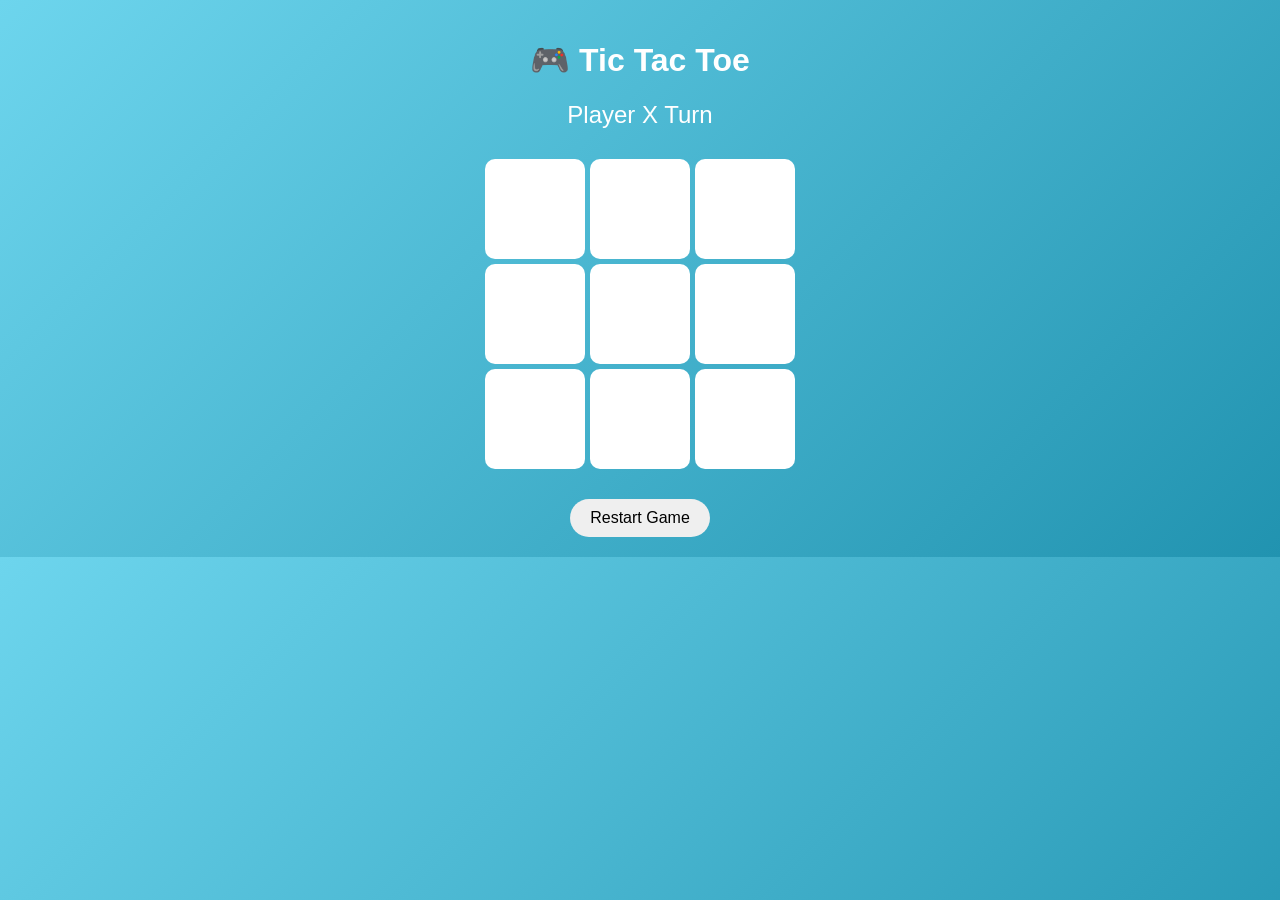
==== index.html @ 05e0c0b6 "Add files via upload" ====
<!DOCTYPE html>
<html lang="en">
<head>
<meta charset="UTF-8">
<meta name="viewport" content="width=device-width, initial-scale=1.0">
<title>Tic Tac Toe</title>

<style>
body{
    font-family: Arial, sans-serif;
    text-align:center;
    background:linear-gradient(135deg,#6dd5ed,#2193b0);
    margin:0;
    padding:20px;
}

h1{
    color:white;
}

#board{
    display:grid;
    grid-template-columns:repeat(3,100px);
    gap:5px;
    justify-content:center;
    margin:30px auto;
}

.cell{
    width:100px;
    height:100px;
    background:white;
    border-radius:10px;
    font-size:40px;
    display:flex;
    align-items:center;
    justify-content:center;
    cursor:pointer;
    font-weight:bold;
}

.cell:hover{
    transform:scale(1.05);
}

#status{
    color:white;
    font-size:24px;
}

button{
    padding:10px 20px;
    border:none;
    border-radius:20px;
    font-size:16px;
    cursor:pointer;
}
</style>
</head>

<body>

<h1>🎮 Tic Tac Toe</h1>

<div id="status">Player X Turn</div>

<div id="board">
<div class="cell" data-index="0"></div>
<div class="cell" data-index="1"></div>
<div class="cell" data-index="2"></div>
<div class="cell" data-index="3"></div>
<div class="cell" data-index="4"></div>
<div class="cell" data-index="5"></div>
<div class="cell" data-index="6"></div>
<div class="cell" data-index="7"></div>
<div class="cell" data-index="8"></div>
</div>

<button onclick="restartGame()">Restart Game</button>

<script>

let board=["","","","","","","","",""];
let currentPlayer="X";
let gameActive=true;

const status=document.getElementById("status");
const cells=document.querySelectorAll(".cell");

const winPatterns=[
[0,1,2],
[3,4,5],
[6,7,8],
[0,3,6],
[1,4,7],
[2,5,8],
[0,4,8],
[2,4,6]
];

cells.forEach(cell=>{
    cell.addEventListener("click",cellClick);
});

function cellClick(){
    let index=this.dataset.index;

    if(board[index]!=="" || !gameActive){
        return;
    }

    board[index]=currentPlayer;
    this.innerText=currentPlayer;

    checkWinner();

    currentPlayer=currentPlayer==="X" ? "O":"X";

    if(gameActive){
        status.innerText=`Player ${currentPlayer} Turn`;
    }
}

function checkWinner(){

    for(let pattern of winPatterns){

        let [a,b,c]=pattern;

        if(
        board[a] &&
        board[a]===board[b] &&
        board[a]===board[c]
        ){
            status.innerText=`🎉 Player ${currentPlayer} Wins!`;
            gameActive=false;
            return;
        }
    }

    if(!board.includes("")){
        status.innerText="🤝 Match Draw!";
        gameActive=false;
    }
}

function restartGame(){

board=["","","","","","","","",""];
currentPlayer="X";
gameActive=true;

status.innerText="Player X Turn";

cells.forEach(cell=>{
cell.innerText="";
});

}

</script>

</body>
</html>
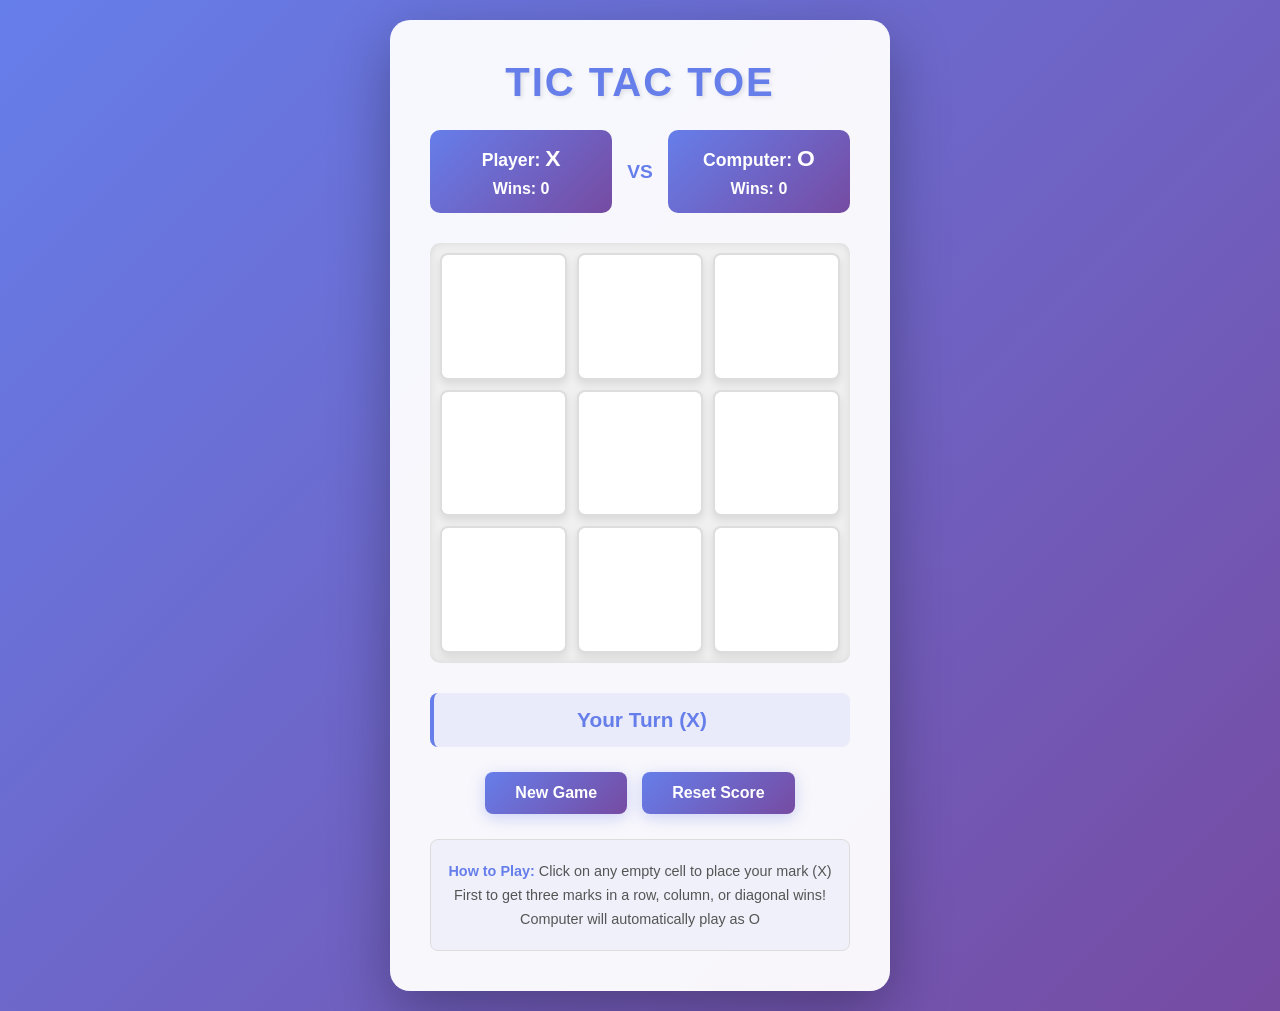
==== commit a5ca63f9: "Add Tic Tac Toe game" ====
--- a/index.html
+++ b/index.html
@@ -1,164 +1,52 @@
 <!DOCTYPE html>
 <html lang="en">
 <head>
-<meta charset="UTF-8">
-<meta name="viewport" content="width=device-width, initial-scale=1.0">
-<title>Tic Tac Toe</title>
+    <meta charset="UTF-8">
+    <meta name="viewport" content="width=device-width, initial-scale=1.0">
+    <title>Tic Tac Toe</title>
+    <link rel="stylesheet" href="style.css">
+</head>
+<body>
+    <div class="container">
+        <h1>TIC TAC TOE</h1>
+        <div class="game-info">
+            <div class="player-info">
+                <h2>Player: <span id="playerSymbol">X</span></h2>
+                <p>Wins: <span id="playerWins">0</span></p>
+            </div>
+            <div class="vs">VS</div>
+            <div class="computer-info">
+                <h2>Computer: <span id="computerSymbol">O</span></h2>
+                <p>Wins: <span id="computerWins">0</span></p>
+            </div>
+        </div>
 
-<style>
-body{
-    font-family: Arial, sans-serif;
-    text-align:center;
-    background:linear-gradient(135deg,#6dd5ed,#2193b0);
-    margin:0;
-    padding:20px;
-}
+        <div class="game-board" id="gameBoard">
+            <div class="cell" data-index="0"></div>
+            <div class="cell" data-index="1"></div>
+            <div class="cell" data-index="2"></div>
+            <div class="cell" data-index="3"></div>
+            <div class="cell" data-index="4"></div>
+            <div class="cell" data-index="5"></div>
+            <div class="cell" data-index="6"></div>
+            <div class="cell" data-index="7"></div>
+            <div class="cell" data-index="8"></div>
+        </div>
 
-h1{
-    color:white;
-}
+        <div class="game-status" id="gameStatus">Your Turn (X)</div>
 
-#board{
-    display:grid;
-    grid-template-columns:repeat(3,100px);
-    gap:5px;
-    justify-content:center;
-    margin:30px auto;
-}
+        <div class="buttons">
+            <button id="newGameBtn" class="btn">New Game</button>
+            <button id="resetScoreBtn" class="btn">Reset Score</button>
+        </div>
 
-.cell{
-    width:100px;
-    height:100px;
-    background:white;
-    border-radius:10px;
-    font-size:40px;
-    display:flex;
-    align-items:center;
-    justify-content:center;
-    cursor:pointer;
-    font-weight:bold;
-}
+        <div class="instructions">
+            <p><strong>How to Play:</strong> Click on any empty cell to place your mark (X)</p>
+            <p>First to get three marks in a row, column, or diagonal wins!</p>
+            <p>Computer will automatically play as O</p>
+        </div>
+    </div>
 
-.cell:hover{
-    transform:scale(1.05);
-}
-
-#status{
-    color:white;
-    font-size:24px;
-}
-
-button{
-    padding:10px 20px;
-    border:none;
-    border-radius:20px;
-    font-size:16px;
-    cursor:pointer;
-}
-</style>
-</head>
-
-<body>
-
-<h1>🎮 Tic Tac Toe</h1>
-
-<div id="status">Player X Turn</div>
-
-<div id="board">
-<div class="cell" data-index="0"></div>
-<div class="cell" data-index="1"></div>
-<div class="cell" data-index="2"></div>
-<div class="cell" data-index="3"></div>
-<div class="cell" data-index="4"></div>
-<div class="cell" data-index="5"></div>
-<div class="cell" data-index="6"></div>
-<div class="cell" data-index="7"></div>
-<div class="cell" data-index="8"></div>
-</div>
-
-<button onclick="restartGame()">Restart Game</button>
-
-<script>
-
-let board=["","","","","","","","",""];
-let currentPlayer="X";
-let gameActive=true;
-
-const status=document.getElementById("status");
-const cells=document.querySelectorAll(".cell");
-
-const winPatterns=[
-[0,1,2],
-[3,4,5],
-[6,7,8],
-[0,3,6],
-[1,4,7],
-[2,5,8],
-[0,4,8],
-[2,4,6]
-];
-
-cells.forEach(cell=>{
-    cell.addEventListener("click",cellClick);
-});
-
-function cellClick(){
-    let index=this.dataset.index;
-
-    if(board[index]!=="" || !gameActive){
-        return;
-    }
-
-    board[index]=currentPlayer;
-    this.innerText=currentPlayer;
-
-    checkWinner();
-
-    currentPlayer=currentPlayer==="X" ? "O":"X";
-
-    if(gameActive){
-        status.innerText=`Player ${currentPlayer} Turn`;
-    }
-}
-
-function checkWinner(){
-
-    for(let pattern of winPatterns){
-
-        let [a,b,c]=pattern;
-
-        if(
-        board[a] &&
-        board[a]===board[b] &&
-        board[a]===board[c]
-        ){
-            status.innerText=`🎉 Player ${currentPlayer} Wins!`;
-            gameActive=false;
-            return;
-        }
-    }
-
-    if(!board.includes("")){
-        status.innerText="🤝 Match Draw!";
-        gameActive=false;
-    }
-}
-
-function restartGame(){
-
-board=["","","","","","","","",""];
-currentPlayer="X";
-gameActive=true;
-
-status.innerText="Player X Turn";
-
-cells.forEach(cell=>{
-cell.innerText="";
-});
-
-}
-
-</script>
-
+    <script src="script.js"></script>
 </body>
 </html>
--- a/style.css
+++ b/style.css
@@ -0,0 +1,266 @@
+* {
+    margin: 0;
+    padding: 0;
+    box-sizing: border-box;
+}
+
+body {
+    font-family: 'Arial', sans-serif;
+    background: linear-gradient(135deg, #667eea 0%, #764ba2 100%);
+    display: flex;
+    justify-content: center;
+    align-items: center;
+    min-height: 100vh;
+    padding: 20px;
+}
+
+.container {
+    text-align: center;
+    background: rgba(255, 255, 255, 0.95);
+    padding: 40px;
+    border-radius: 20px;
+    box-shadow: 0 20px 60px rgba(0, 0, 0, 0.3);
+    max-width: 500px;
+    width: 100%;
+}
+
+h1 {
+    color: #667eea;
+    font-size: 2.5em;
+    margin-bottom: 25px;
+    text-shadow: 2px 2px 4px rgba(0, 0, 0, 0.1);
+    letter-spacing: 2px;
+}
+
+.game-info {
+    display: flex;
+    justify-content: space-around;
+    align-items: center;
+    margin-bottom: 30px;
+    gap: 15px;
+}
+
+.player-info,
+.computer-info {
+    flex: 1;
+    background: linear-gradient(135deg, #667eea 0%, #764ba2 100%);
+    padding: 15px;
+    border-radius: 10px;
+    color: white;
+}
+
+.player-info h2,
+.computer-info h2 {
+    font-size: 1.1em;
+    margin-bottom: 8px;
+}
+
+.player-info p,
+.computer-info p {
+    font-size: 1em;
+    font-weight: bold;
+}
+
+#playerSymbol,
+#computerSymbol {
+    font-size: 1.3em;
+    font-weight: bold;
+}
+
+.vs {
+    color: #667eea;
+    font-size: 1.2em;
+    font-weight: bold;
+    flex: 0 0 auto;
+}
+
+.game-board {
+    display: grid;
+    grid-template-columns: repeat(3, 1fr);
+    gap: 10px;
+    margin: 30px 0;
+    background: #f0f0f0;
+    padding: 10px;
+    border-radius: 10px;
+    box-shadow: inset 0 0 10px rgba(0, 0, 0, 0.1);
+}
+
+.cell {
+    width: 100%;
+    aspect-ratio: 1;
+    background: white;
+    border: 2px solid #ddd;
+    border-radius: 8px;
+    font-size: 2.5em;
+    font-weight: bold;
+    cursor: pointer;
+    display: flex;
+    align-items: center;
+    justify-content: center;
+    transition: all 0.3s ease;
+    box-shadow: 0 4px 8px rgba(0, 0, 0, 0.1);
+}
+
+.cell:hover {
+    background: #f9f9f9;
+    transform: translateY(-2px);
+    box-shadow: 0 6px 12px rgba(0, 0, 0, 0.15);
+    border-color: #667eea;
+}
+
+.cell.disabled {
+    cursor: not-allowed;
+}
+
+.cell.x {
+    color: #667eea;
+    font-weight: 900;
+}
+
+.cell.o {
+    color: #764ba2;
+    font-weight: 900;
+}
+
+.cell.winner {
+    background: linear-gradient(135deg, #667eea 0%, #764ba2 100%);
+    color: white;
+    border-color: #764ba2;
+    animation: pulse 0.5s ease;
+}
+
+@keyframes pulse {
+    0% {
+        transform: scale(1);
+    }
+    50% {
+        transform: scale(1.1);
+    }
+    100% {
+        transform: scale(1);
+    }
+}
+
+.game-status {
+    font-size: 1.3em;
+    font-weight: bold;
+    color: #667eea;
+    margin: 20px 0;
+    padding: 15px;
+    background: rgba(102, 126, 234, 0.1);
+    border-radius: 8px;
+    border-left: 4px solid #667eea;
+}
+
+.game-status.winner {
+    color: #10b981;
+    border-left-color: #10b981;
+    background: rgba(16, 185, 129, 0.1);
+    animation: slideIn 0.5s ease;
+}
+
+.game-status.draw {
+    color: #f59e0b;
+    border-left-color: #f59e0b;
+    background: rgba(245, 158, 11, 0.1);
+}
+
+@keyframes slideIn {
+    from {
+        transform: translateX(-20px);
+        opacity: 0;
+    }
+    to {
+        transform: translateX(0);
+        opacity: 1;
+    }
+}
+
+.buttons {
+    display: flex;
+    gap: 15px;
+    margin: 25px 0;
+    justify-content: center;
+}
+
+.btn {
+    padding: 12px 30px;
+    font-size: 1em;
+    background: linear-gradient(135deg, #667eea 0%, #764ba2 100%);
+    color: white;
+    border: none;
+    border-radius: 8px;
+    cursor: pointer;
+    font-weight: bold;
+    transition: all 0.3s ease;
+    box-shadow: 0 4px 15px rgba(102, 126, 234, 0.3);
+}
+
+.btn:hover {
+    transform: translateY(-2px);
+    box-shadow: 0 6px 20px rgba(102, 126, 234, 0.4);
+}
+
+.btn:active {
+    transform: translateY(0);
+}
+
+.instructions {
+    color: #555;
+    background: rgba(102, 126, 234, 0.05);
+    padding: 15px;
+    border-radius: 8px;
+    border: 1px solid #ddd;
+    margin-top: 20px;
+    font-size: 0.9em;
+}
+
+.instructions p {
+    margin: 8px 0;
+}
+
+.instructions strong {
+    color: #667eea;
+}
+
+@media (max-width: 480px) {
+    .container {
+        padding: 25px;
+    }
+
+    h1 {
+        font-size: 1.8em;
+        margin-bottom: 15px;
+    }
+
+    .game-info {
+        flex-direction: column;
+        gap: 10px;
+        margin-bottom: 20px;
+    }
+
+    .player-info,
+    .computer-info {
+        width: 100%;
+    }
+
+    .vs {
+        display: none;
+    }
+
+    .cell {
+        font-size: 2em;
+    }
+
+    .game-status {
+        font-size: 1.1em;
+    }
+
+    .buttons {
+        flex-direction: column;
+    }
+
+    .btn {
+        width: 100%;
+    }
+}
